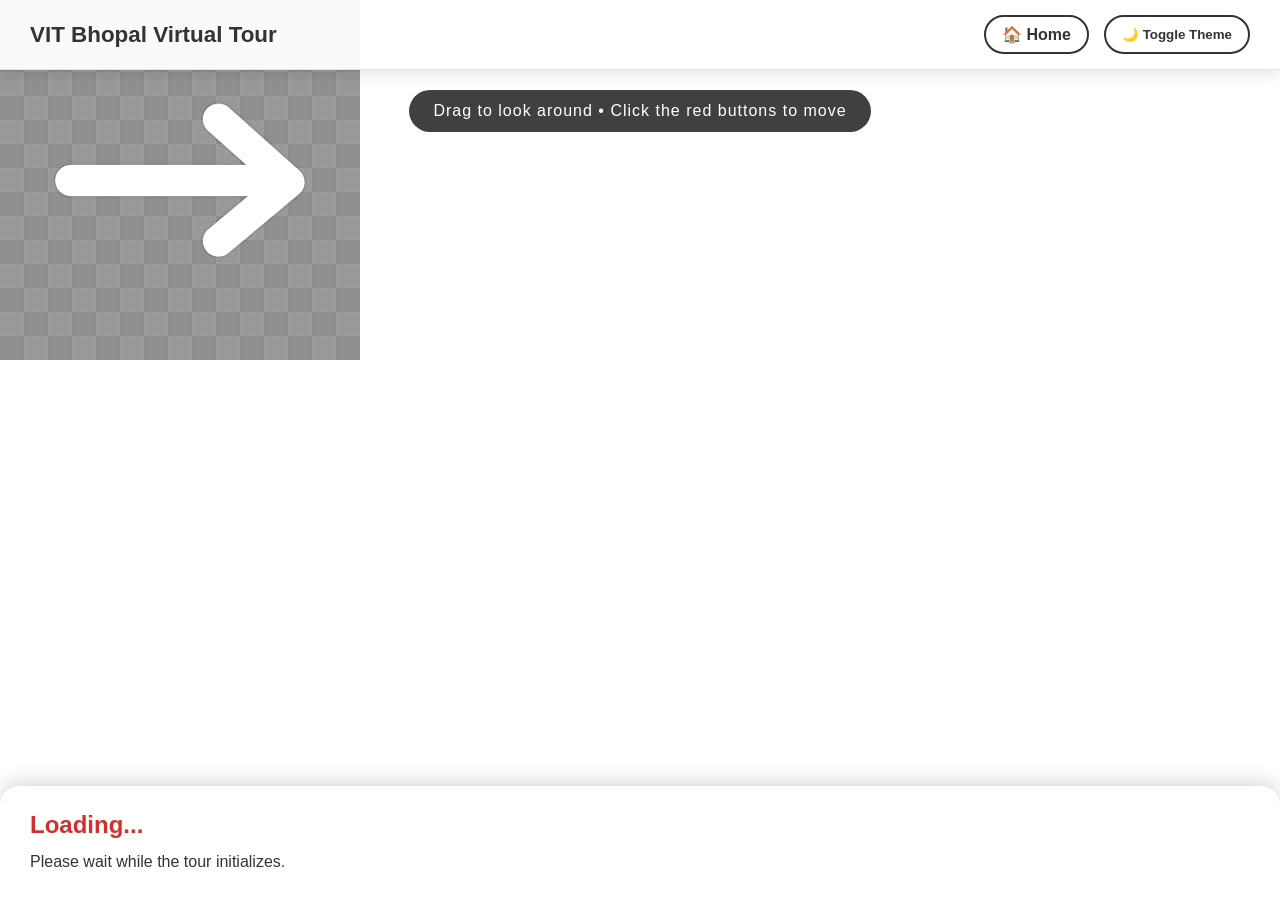
==== tour.html @ f2ec20e5 "Extending the version" ====
<!DOCTYPE html>
<html lang="en">
<head>
  <meta charset="UTF-8">
  <meta name="viewport" content="width=device-width, initial-scale=1.0">
  <title>VIT Bhopal - 360° Virtual Tour</title>
  <script src="https://aframe.io/releases/1.4.0/aframe.min.js"></script>
  
  <style>
    /* UI & Theme Variables */
    :root {
      --bg-color: rgba(255, 255, 255, 0.95);
      --text-color: #333333;
      --accent-color: #d32f2f;
      --panel-border: rgba(0, 0, 0, 0.1);
    }
    [data-theme="dark"] {
      --bg-color: rgba(18, 18, 18, 0.95);
      --text-color: #ffffff;
      --accent-color: #ff5252;
      --panel-border: rgba(255, 255, 255, 0.1);
    }

    body { 
      margin: 0; 
      font-family: 'Segoe UI', Tahoma, Geneva, Verdana, sans-serif; 
      overflow: hidden;
    }
    
    /* Overlay Container */
    #ui-overlay {
      position: absolute;
      top: 0; left: 0; width: 100%; height: 100%;
      pointer-events: none; /* Clicks pass through to the 360 canvas */
      display: flex;
      flex-direction: column;
      justify-content: space-between;
      z-index: 10;
    }

    /* Header & Dark Mode Switch */
    .header {
      background: var(--bg-color);
      color: var(--text-color);
      padding: 15px 30px;
      display: flex;
      justify-content: space-between;
      align-items: center;
      pointer-events: auto;
      border-bottom: 1px solid var(--panel-border);
      transition: all 0.3s ease;
      box-shadow: 0 4px 15px rgba(0,0,0,0.1);
    }
    .header h1 { 
      margin: 0; 
      font-size: 1.4rem; 
      font-weight: 600;
    }
    
    .nav-buttons {
      display: flex;
      gap: 15px;
    }

    .btn {
      background: transparent;
      border: 2px solid var(--text-color);
      color: var(--text-color);
      padding: 8px 16px;
      border-radius: 20px;
      cursor: pointer;
      font-weight: bold;
      text-decoration: none;
      transition: all 0.3s ease;
    }
    .btn:hover { 
      background: var(--text-color); 
      color: var(--bg-color); 
    }

    /* Instruction Banner */
    .instruction {
      background: rgba(0, 0, 0, 0.75);
      color: white;
      padding: 12px 24px;
      border-radius: 30px;
      margin: 20px auto auto auto;
      font-weight: 500;
      letter-spacing: 1px;
      text-align: center;
      backdrop-filter: blur(4px);
    }

    /* College Information Panel */
    .info-panel {
      background: var(--bg-color);
      color: var(--text-color);
      padding: 25px 30px;
      pointer-events: auto;
      max-height: 30vh;
      overflow-y: auto;
      border-top-left-radius: 20px;
      border-top-right-radius: 20px;
      border-top: 1px solid var(--panel-border);
      transition: all 0.3s ease;
      box-shadow: 0 -4px 20px rgba(0,0,0,0.15);
    }
    .info-panel h2 { 
      margin-top: 0; 
      color: var(--accent-color); 
      margin-bottom: 10px;
    }
    .info-panel p {
      margin: 0;
      line-height: 1.6;
    }

    /* Grab cursor for 360 dragging */
    .a-canvas { cursor: grab !important; }
    .a-canvas:active { cursor: grabbing !important; }
  </style>
</head>
<body>

  <!-- UI Overlay -->
  <div id="ui-overlay">
    <div class="header">
      <h1>VIT Bhopal Virtual Tour</h1>
      <div class="nav-buttons">
        <a href="code.html" class="btn">🏠 Home</a>
        <button class="btn" onclick="toggleTheme()">🌙 Toggle Theme</button>
      </div>
    </div>
    
    <div class="instruction">Drag to look around • Click the red buttons to move</div>
    
    <div class="info-panel" id="info-panel">
      <h2 id="location-title">Loading...</h2>
      <p id="location-desc">Please wait while the tour initializes.</p>
    </div>
  </div>

  <!-- 360 Scene (Mouse click enabled, no fuse ring) -->
  <a-scene loading-screen="dotsColor: red; backgroundColor: black" cursor="rayOrigin: mouse" raycaster="objects: .link">
    <a-assets>
      <img id="arrow" src="images/arrow.png" crossorigin="anonymous">
    </a-assets>

    <a-sky id="sky" src="" rotation="0 -90 0" 
           animation__fade="property: material.color; type: color; startEvents: fade-out; dur: 300; from: #FFF; to: #000" 
           animation__fadein="property: material.color; type: color; startEvents: fade-in; dur: 300; from: #000; to: #FFF">
    </a-sky>

    <!-- Camera strictly locked to center of gravity (wasd-controls removed) -->
    <a-entity camera look-controls="reverseMouseDrag: true" position="0 0 0"></a-entity>

    <!-- Container for dynamic buttons -->
    <a-entity id="links-container"></a-entity>
  </a-scene>

  <script>
    // --- 1. LIGHT/DARK MODE LOGIC ---
    function toggleTheme() {
      const html = document.documentElement;
      if (html.getAttribute('data-theme') === 'dark') {
        html.removeAttribute('data-theme');
      } else {
        html.setAttribute('data-theme', 'dark');
      }
    }

    // --- 2. TOUR MAP ENGINE (SLRI Logic) ---
    const directionRotations = {
      's': '0 0 0',
      'l': '0 90 0',
      'r': '0 -90 0',
      'i': '0 180 0' 
    };

    const tourMap = {
      // --- ROOT ---
      "1": {
        title: "Main Gate Entry",
        desc: "Welcome to VIT Bhopal. The directory board showcases the expansive layout of our campus.",
        image: "images/1 main gate entrance showcasing the directory board.jpg", 
        links: [
          { target: "1L", direction: "l", label: "Towards MPH" },
          { target: "1R", direction: "r", label: "Towards Parking" }
        ]
      },

      // --- LEFT BRANCH (Academic, MPH, Labs) ---
      "1L": {
        title: "Lion Statue & MPH",
        desc: "The iconic lion statue situated in front of the Multi-Purpose Hall.",
        image: "images/1L the lion statue in front of mph.jpg",
        links: [
          { target: "1", direction: "r", label: "Back to Gate" },
          { target: "1LS", direction: "s", label: "Towards Academic Block" },
          { target: "1Li", direction: "i", label: "Enter MPH" }
        ]
      },
      "1Li": {
        title: "Multi-Purpose Hall (MPH)",
        desc: "Inside the MPH showcasing the indoor basketball court.",
        image: "images/1Li Inside the Multi-Purpose Hall (MPH) showcasing the basketball court.jpg",
        links: [ { target: "1L", direction: "i", label: "Exit MPH" } ]
      },
      "1LS": {
        title: "Turn towards Academic Block 1",
        desc: "The pathway turning towards AB1 from the MPH.",
        image: "images/1LS The turn towards Academic Block (AB1) from MPH.jpg",
        links: [
          { target: "1L", direction: "i", label: "Back to MPH" },
          { target: "1LSS", direction: "s", label: "Towards UB & AB1" }
        ]
      },
      "1LSS": {
        title: "Towards UB and AB1",
        desc: "Approaching Under Belly and the main Academic Block.",
        image: "images/1LSS towards ub and ab1.jpg",
        links: [
          { target: "1LS", direction: "i", label: "Back" },
          { target: "1LSSS", direction: "s", label: "Mayuri's Cafe" },
          { target: "1LSSR", direction: "r", label: "AB1 Entrance" }
        ]
      },
      
      // --- AB1 INTERIOR BRANCH ---
      "1LSSR": {
        title: "Academic Block 1 Entrance",
        desc: "The front entrance of Academic Block 1.",
        image: "images/1LSSR Academic Block 1 (AB1) Enterance.jpg",
        links: [
          { target: "1LSS", direction: "l", label: "Back" },
          { target: "1LSSRi", direction: "i", label: "Enter AB1" }
        ]
      },
      "1LSSRi": {
        title: "AB1 Reception",
        desc: "Inside Academic Block 1 showcasing the help desk and reception.",
        image: "images/1LSSRi Inside Academic Block 1 showcasing help desk and reception.jpg",
        links: [
          { target: "1LSSR", direction: "i", label: "Exit Building" },
          { target: "1LSSRiR", direction: "r", label: "Towards Back Gate" }
        ]
      },
      "1LSSRiR": {
        title: "AB1 Back Gate",
        desc: "Academic Block 1 back gate and auditorium entrance.",
        image: "images/1LSSRiR Academic Block 1 back gate and auditorium entrance.jpg",
        links: [
          { target: "1LSSRi", direction: "l", label: "Back to Reception" },
          { target: "1LSSRiRi", direction: "i", label: "Enter Auditorium" }
        ]
      },
      "1LSSRiRi": {
        title: "The Auditorium",
        desc: "Inside the main auditorium.",
        image: "images/1LSSRiRi Inside the Auditorium.jpg",
        links: [ { target: "1LSSRiR", direction: "i", label: "Exit Auditorium" } ]
      },

      // --- CAFETERIA, LABS, & ARCHITECTURE BRANCH ---
      "1LSSS": {
        title: "Mayuri's Cafe & UB",
        desc: "A popular hangout spot featuring Mayuri's Cafe and Under Belly (UB) food courts.",
        image: "images/1LSSS Mayuri's Cafe and Under Belly (UB).jpg",
        links: [
          { target: "1LSS", direction: "i", label: "Back" },
          { target: "1LSSSR", direction: "r", label: "Towards Labs & Arch" }
        ]
      },
      "1LSSSR": {
        title: "Path to Architecture & Labs",
        desc: "From Academic Block 1 towards the Architecture Block and the Lab Complex.",
        image: "images/1LSSSR From Academic Block 1 towards the Architecture Block and the Lab Complex.jpg",
        links: [
          { target: "1LSSS", direction: "l", label: "Back to Cafe" },
          { target: "1LSSSRR", direction: "r", label: "Lab Complex" },
          { target: "1LSSSRSi", direction: "s", label: "Enter Architecture Block" } 
        ]
      },
      "1LSSSRSi": {
        title: "Architecture Block",
        desc: "Inside of The Architecture Block.",
        image: "images/1LSSSRSi Inside of The Architecture Block.jpg",
        links: [ { target: "1LSSSR", direction: "i", label: "Exit Building" } ]
      },
      "1LSSSRR": {
        title: "Lab Complex Exterior",
        desc: "Outside the main Lab Complex.",
        image: "images/1LSSSRR Lab Complex.jpg",
        links: [
          { target: "1LSSSR", direction: "l", label: "Back" },
          { target: "1LSSSRRi", direction: "i", label: "Enter Lab Complex" }
        ]
      },
      "1LSSSRRi": {
        title: "Lab Complex Entrance",
        desc: "Entrance of the Lab Complex.",
        image: "images/1LSSSRRi Entrance of the Lab Complex.jpg",
        links: [
          { target: "1LSSSRR", direction: "i", label: "Exit Building" },
          { target: "1LSSSRRiR", direction: "r", label: "Go to Centre" }
        ]
      },
      "1LSSSRRiR": {
        title: "Centre of Lab Complex",
        desc: "The central atrium of the Lab Complex.",
        image: "images/1LSSSRRiR Centre of the Lab Complex.jpg",
        links: [ { target: "1LSSSRRi", direction: "l", label: "Back to Entrance" } ]
      },

      // --- RIGHT BRANCH (Parking, Hostels, OT) ---
      "1R": {
        title: "Towards Gate 2",
        desc: "Towards parking, chancellor's bungalow, gate 2 and entrance.",
        image: "images/1R towards parking chancellors bunglow gate 2 and entrance.jpg",
        links: [
          { target: "1", direction: "s", label: "Back to Main Gate" },
          { target: "1RL", direction: "l", label: "Chancellor's Bungalow" },
          { target: "1RS", direction: "r", label: "Open Theatre" }
        ]
      },
      "1RS": {
        title: "University Parking Space",
        desc: "University's Parking Space and towards Open Theatre.",
        image: "images/1RS University's Parking Space and towards Open Theatre.jpg",
        links: [
          { target: "1R", direction: "l", label: "Back" },
          { target: "1RSi", direction: "i", label: "Enter Open Theatre" }
        ]
      },
      "1RSi": {
        title: "Open Theatre (OT)",
        desc: "Inside the Open Theatre.",
        image: "images/1RSi Inside the Open Theatre (OT).jpg",
        links: [ { target: "1RS", direction: "i", label: "Exit Theatre" } ]
      },
      "1RL": {
        title: "Chancellor's Bungalow Path",
        desc: "Towards chancellor's bungalow and parking space.",
        image: "images/1RL Towards chancellors bunglow and parking space.jpg",
        links: [
          { target: "1R", direction: "r", label: "Back" },
          { target: "1RLS", direction: "s", label: "Girls Hostel 1" }
        ]
      },
      "1RLS": {
        title: "Girls Hostel Block 1",
        desc: "Exterior of Girls Hostel Block 1.",
        image: "images/1RLS Girls Hostel Block 1.jpg",
        links: [
          { target: "1RL", direction: "i", label: "Back" },
          { target: "1RLSR", direction: "r", label: "Girls Hostel 2" }
        ]
      },
      "1RLSR": {
        title: "Girls Hostel Block 2",
        desc: "Exterior of Girls Hostel Block 2.",
        image: "images/1RLSR Girls Hostel Block 2.jpg",
        links: [
          { target: "1RLS", direction: "l", label: "Back" },
          { target: "1RLSRR", direction: "r", label: "The Circle" }
        ]
      },
      "1RLSRR": {
        title: "The Circle",
        desc: "The central Circle intersection.",
        image: "images/1RLSRR The Circle.jpg",
        links: [
          { target: "1RLSR", direction: "l", label: "Back" },
          { target: "1RLSRRS", direction: "s", label: "Boys Hostel 1" }
        ]
      },
      "1RLSRRS": {
        title: "Boys Hostel Block 1",
        desc: "Exterior of Boys Hostel Block 1.",
        image: "images/1RLSRRS Boys Hostel Block 1.jpg",
        links: [ { target: "1RLSRR", direction: "i", label: "Back to Circle" } ]
      }
    };

    // --- 3. SCENE RENDERING LOGIC ---
    const sky = document.getElementById('sky');
    const linksContainer = document.getElementById('links-container');
    const titleEl = document.getElementById('location-title');
    const descEl = document.getElementById('location-desc');

    function loadScene(nodeId) {
      const node = tourMap[nodeId];
      if(!node) return;
      
      // Update Info Panel
      titleEl.innerText = node.title;
      descEl.innerText = node.desc;

      // Fade out, swap image, fade in
      sky.emit('fade-out');
      
      setTimeout(() => {
        sky.setAttribute('src', node.image);
        sky.emit('fade-in');
        renderLinks(node.links);
      }, 300);
    }

    function renderLinks(links) {
      // Clear old links
      linksContainer.innerHTML = '';

      links.forEach(link => {
        // Create the clickable button base
        const linkEntity = document.createElement('a-entity');
        linkEntity.setAttribute('class', 'link'); // Required for raycaster to detect clicks
        linkEntity.setAttribute('geometry', 'primitive: circle; radius: 0.6');
        linkEntity.setAttribute('material', 'color: #d32f2f; shader: flat; transparent: true; opacity: 0.85');
        
        // Position it 4 meters away based on SLRI direction
        linkEntity.setAttribute('position', '0 0 -4');
        
        // Add the white arrow icon inside
        const arrow = document.createElement('a-image');
        arrow.setAttribute('src', '#arrow');
        arrow.setAttribute('width', '0.6');
        arrow.setAttribute('height', '0.6');
        arrow.setAttribute('position', '0 0 0.01'); 
        linkEntity.appendChild(arrow);

        // Add the text label below the button
        const label = document.createElement('a-text');
        label.setAttribute('value', link.label);
        label.setAttribute('align', 'center');
        label.setAttribute('color', 'white');
        label.setAttribute('position', '0 -0.9 0');
        label.setAttribute('scale', '1.5 1.5 1.5');
        linkEntity.appendChild(label);

        // Wrap in a rotation entity to place it Left, Right, Straight, or Inside
        const wrapper = document.createElement('a-entity');
        wrapper.setAttribute('rotation', directionRotations[link.direction]);
        wrapper.appendChild(linkEntity);

        // Hover scale animation for mouse interaction
        linkEntity.setAttribute('animation__mouseenter', 'property: scale; to: 1.1 1.1 1.1; dur: 200; startEvents: mouseenter');
        linkEntity.setAttribute('animation__mouseleave', 'property: scale; to: 1 1 1; dur: 200; startEvents: mouseleave');

        // Add click listener
        linkEntity.addEventListener('click', () => {
          loadScene(link.target);
        });

        linksContainer.appendChild(wrapper);
      });
    }

    // Initialize first scene once A-Frame is ready
    document.querySelector('a-scene').addEventListener('loaded', function () {
      loadScene('1');
    });
  </script>
</body>
</html>
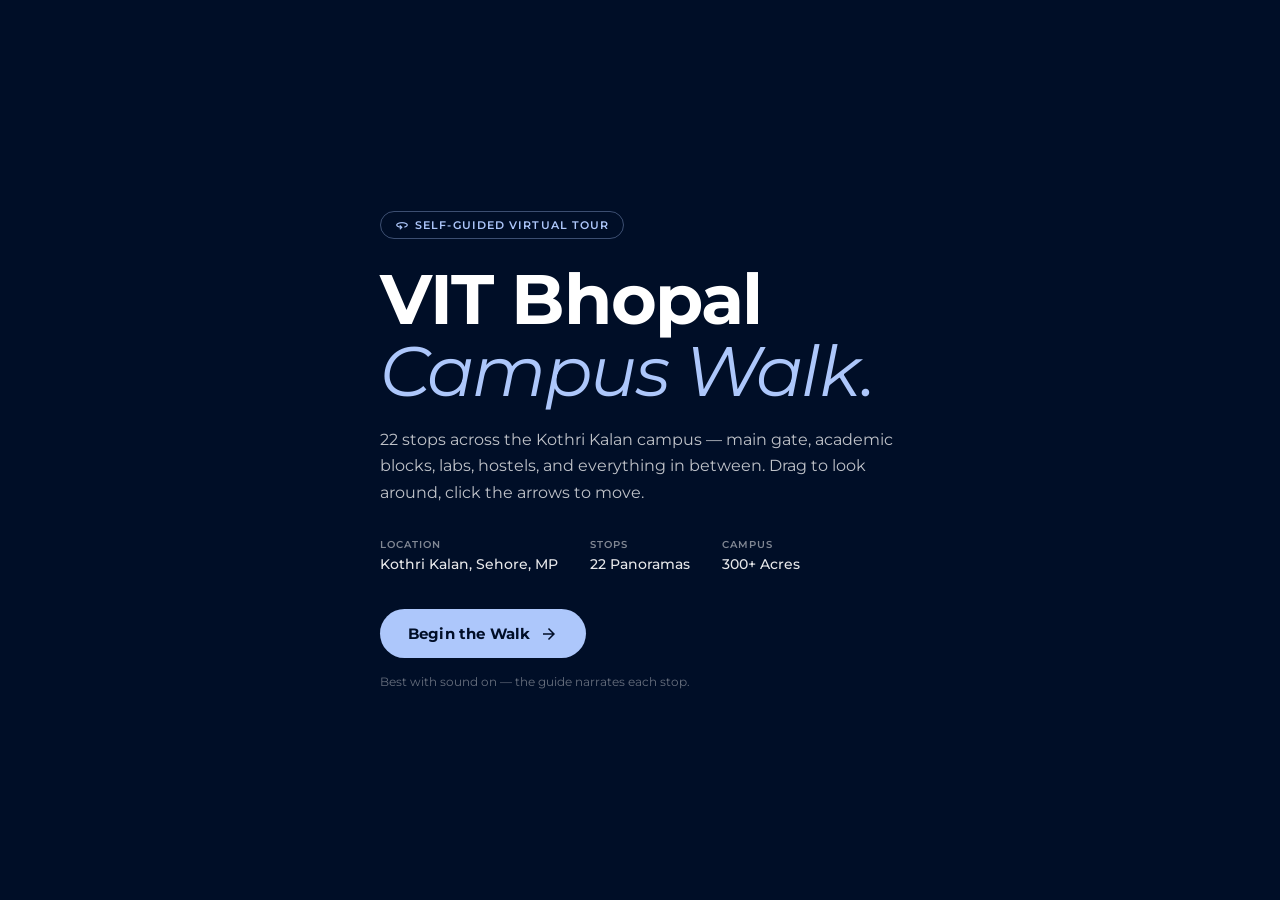
==== commit 4423e915: "modifying  a different landing page" ====
--- a/tour.html
+++ b/tour.html
@@ -1,464 +1,448 @@
 <!DOCTYPE html>
-<html lang="en">
+<html lang="en" class="light">
 <head>
-  <meta charset="UTF-8">
-  <meta name="viewport" content="width=device-width, initial-scale=1.0">
-  <title>VIT Bhopal - 360° Virtual Tour</title>
-  <script src="https://aframe.io/releases/1.4.0/aframe.min.js"></script>
-  
-  <style>
-    /* UI & Theme Variables */
-    :root {
-      --bg-color: rgba(255, 255, 255, 0.95);
-      --text-color: #333333;
-      --accent-color: #d32f2f;
-      --panel-border: rgba(0, 0, 0, 0.1);
-    }
-    [data-theme="dark"] {
-      --bg-color: rgba(18, 18, 18, 0.95);
-      --text-color: #ffffff;
-      --accent-color: #ff5252;
-      --panel-border: rgba(255, 255, 255, 0.1);
-    }
-
-    body { 
-      margin: 0; 
-      font-family: 'Segoe UI', Tahoma, Geneva, Verdana, sans-serif; 
-      overflow: hidden;
-    }
-    
-    /* Overlay Container */
-    #ui-overlay {
-      position: absolute;
-      top: 0; left: 0; width: 100%; height: 100%;
-      pointer-events: none; /* Clicks pass through to the 360 canvas */
-      display: flex;
-      flex-direction: column;
-      justify-content: space-between;
-      z-index: 10;
-    }
-
-    /* Header & Dark Mode Switch */
-    .header {
-      background: var(--bg-color);
-      color: var(--text-color);
-      padding: 15px 30px;
-      display: flex;
-      justify-content: space-between;
-      align-items: center;
-      pointer-events: auto;
-      border-bottom: 1px solid var(--panel-border);
-      transition: all 0.3s ease;
-      box-shadow: 0 4px 15px rgba(0,0,0,0.1);
-    }
-    .header h1 { 
-      margin: 0; 
-      font-size: 1.4rem; 
-      font-weight: 600;
-    }
-    
-    .nav-buttons {
-      display: flex;
-      gap: 15px;
-    }
-
-    .btn {
-      background: transparent;
-      border: 2px solid var(--text-color);
-      color: var(--text-color);
-      padding: 8px 16px;
-      border-radius: 20px;
-      cursor: pointer;
-      font-weight: bold;
-      text-decoration: none;
-      transition: all 0.3s ease;
-    }
-    .btn:hover { 
-      background: var(--text-color); 
-      color: var(--bg-color); 
-    }
-
-    /* Instruction Banner */
-    .instruction {
-      background: rgba(0, 0, 0, 0.75);
-      color: white;
-      padding: 12px 24px;
-      border-radius: 30px;
-      margin: 20px auto auto auto;
-      font-weight: 500;
-      letter-spacing: 1px;
-      text-align: center;
-      backdrop-filter: blur(4px);
-    }
-
-    /* College Information Panel */
-    .info-panel {
-      background: var(--bg-color);
-      color: var(--text-color);
-      padding: 25px 30px;
-      pointer-events: auto;
-      max-height: 30vh;
-      overflow-y: auto;
-      border-top-left-radius: 20px;
-      border-top-right-radius: 20px;
-      border-top: 1px solid var(--panel-border);
-      transition: all 0.3s ease;
-      box-shadow: 0 -4px 20px rgba(0,0,0,0.15);
-    }
-    .info-panel h2 { 
-      margin-top: 0; 
-      color: var(--accent-color); 
-      margin-bottom: 10px;
-    }
-    .info-panel p {
-      margin: 0;
-      line-height: 1.6;
-    }
-
-    /* Grab cursor for 360 dragging */
-    .a-canvas { cursor: grab !important; }
-    .a-canvas:active { cursor: grabbing !important; }
-  </style>
+<meta charset="UTF-8">
+<meta name="viewport" content="width=device-width,initial-scale=1,viewport-fit=cover">
+<title>VIT Bhopal — Campus Virtual Tour</title>
+<link rel="preconnect" href="https://fonts.googleapis.com">
+<link href="https://fonts.googleapis.com/css2?family=Montserrat:wght@400;500;600;700&family=Material+Symbols+Outlined:opsz,wght,FILL,GRAD@20..48,100..700,0..1,-50..200&display=swap" rel="stylesheet">
+<style>
+/* ── DESIGN TOKENS ─────────────────────────────────────── */
+:root{
+  --primary:#000e27;--primary-c:#00234e;--on-primary:#fff;
+  --primary-fd:#d7e3ff;--inv-primary:#adc7fb;
+  --secondary:#505f76;--sec-c:#d0e1fb;--on-sec:#fff;
+  --surface:#f9f9ff;--surf-low:#f0f3ff;--surf-c:#e7eeff;
+  --surf-ch:#dee8ff;--surf-lowest:#fff;--surf-dim:#cfdaf2;
+  --on-surf:#111c2d;--on-sv:#44474f;
+  --inv-surf:#263143;--inv-on-surf:#ecf1ff;
+  --outline:#747780;--outline-v:#c4c6d0;
+  --error:#ba1a1a;
+  --r-sm:4px;--r-md:8px;--r-lg:12px;--r-xl:16px;--r-full:9999px;
+  --shadow:0 4px 20px rgba(0,14,39,.07);
+  --shadow-lg:0 12px 40px rgba(0,14,39,.13);
+  --trans:.2s ease;
+  --font:'Montserrat',system-ui,sans-serif;
+  /* tour-specific */
+  --viewer-h:calc(100vh - 64px);
+}
+html.dark{
+  --primary:#adc7fb;--primary-c:#adc7fb;--on-primary:#001b3e;
+  --primary-fd:#2c4773;--inv-primary:#000e27;
+  --secondary:#b7c8e1;--sec-c:#38485d;--on-sec:#0b1c30;
+  --surface:#111c2d;--surf-low:#161f30;--surf-c:#1b2538;
+  --surf-ch:#202c41;--surf-lowest:#0d1626;--surf-dim:#0a1020;
+  --on-surf:#ecf1ff;--on-sv:#c4c6d0;
+  --inv-surf:#ecf1ff;--inv-on-surf:#263143;
+  --outline:#8a8d97;--outline-v:#44474f;
+  --shadow:0 4px 20px rgba(0,0,0,.35);
+  --shadow-lg:0 12px 40px rgba(0,0,0,.5);
+}
+*,*::before,*::after{box-sizing:border-box;margin:0;padding:0}
+html,body{height:100%;overflow:hidden;font-family:var(--font);background:var(--surface);color:var(--on-surf);transition:background var(--trans),color var(--trans)}
+button{font-family:inherit;cursor:pointer;border:none;background:none;color:inherit}
+a{color:inherit;text-decoration:none}
+/* scrollbar */
+::-webkit-scrollbar{width:6px;height:6px}
+::-webkit-scrollbar-track{background:transparent}
+::-webkit-scrollbar-thumb{background:var(--outline-v);border-radius:3px}
+
+/* ── LAYOUT ─────────────────────────────────────────────── */
+#app{display:flex;flex-direction:column;height:100vh;overflow:hidden}
+
+/* NAV BAR */
+#navbar{
+  flex-shrink:0;height:64px;
+  background:var(--surf-lowest);
+  border-bottom:1px solid var(--outline-v);
+  display:flex;align-items:center;gap:12px;
+  padding:0 20px;
+  position:relative;z-index:50;
+  transition:background var(--trans),border-color var(--trans);
+}
+.nav-logo{display:flex;align-items:center;gap:10px}
+.nav-logo img{height:36px;object-fit:contain}
+.nav-logo-text{display:flex;flex-direction:column;line-height:1.1}
+.nav-logo-text span:first-child{font-size:14px;font-weight:700;color:var(--primary);letter-spacing:-.02em}
+.nav-logo-text span:last-child{font-size:10px;font-weight:500;color:var(--on-sv);letter-spacing:.06em;text-transform:uppercase}
+.nav-sep{flex:1;min-width:8px}
+.nav-scene-info{display:flex;flex-direction:column;align-items:center;min-width:0}
+.nav-scene-counter{font-size:10px;font-weight:600;color:var(--inv-primary);letter-spacing:.08em}
+.nav-scene-title{font-size:15px;font-weight:700;color:var(--primary);white-space:nowrap;overflow:hidden;text-overflow:ellipsis;max-width:260px}
+.nav-actions{display:flex;align-items:center;gap:6px;flex-shrink:0;position:relative;z-index:10}
+.icon-btn{
+  width:38px;height:38px;border-radius:var(--r-full);
+  display:flex;align-items:center;justify-content:center;
+  border:1px solid var(--outline-v);color:var(--on-sv);font-size:20px;
+  transition:all var(--trans);flex-shrink:0;
+}
+.icon-btn:hover{background:var(--surf-c);color:var(--primary);border-color:var(--primary)}
+.icon-btn.active{background:var(--primary);color:var(--on-primary);border-color:var(--primary)}
+.icon-btn.sm{width:32px;height:32px;font-size:18px}
+.material-symbols-outlined{font-family:'Material Symbols Outlined';font-style:normal;font-size:inherit;line-height:1;font-variation-settings:'FILL' 0,'wght' 400,'GRAD' 0,'opsz' 24}
+
+/* MAIN STAGE */
+#stage{flex:1;display:flex;overflow:hidden;position:relative}
+
+/* SIDEBAR */
+#sidebar{
+  width:300px;flex-shrink:0;
+  background:var(--surf-lowest);
+  border-right:1px solid var(--outline-v);
+  display:flex;flex-direction:column;
+  overflow:hidden;
+  transition:width var(--trans),background var(--trans);
+}
+#sidebar.collapsed{width:0}
+.sidebar-head{
+  padding:16px;border-bottom:1px solid var(--outline-v);
+  display:flex;align-items:center;justify-content:space-between;flex-shrink:0
+}
+.sidebar-head-title{font-size:11px;font-weight:600;letter-spacing:.08em;text-transform:uppercase;color:var(--on-sv)}
+.sidebar-scroll{overflow-y:auto;flex:1;padding:8px}
+.zone-label{
+  font-size:10px;font-weight:600;letter-spacing:.08em;text-transform:uppercase;
+  color:var(--on-sv);padding:12px 8px 6px;opacity:.7
+}
+.scene-item{
+  display:flex;align-items:center;gap:10px;width:100%;
+  padding:8px;border-radius:var(--r-md);
+  transition:background var(--trans);text-align:left;
+  border:1px solid transparent;
+}
+.scene-item:hover{background:var(--surf-low)}
+.scene-item.active{background:var(--surf-c);border-color:var(--outline-v)}
+.scene-item img{width:60px;height:38px;object-fit:cover;border-radius:var(--r-sm);flex-shrink:0}
+.scene-item-info{min-width:0}
+.scene-item-num{font-size:10px;color:var(--inv-primary);font-weight:600}
+.scene-item-name{font-size:12.5px;font-weight:600;color:var(--on-surf);white-space:nowrap;overflow:hidden;text-overflow:ellipsis}
+.scene-item-sub{font-size:11px;color:var(--on-sv);white-space:nowrap;overflow:hidden;text-overflow:ellipsis}
+
+/* VIEWER AREA */
+#viewer-wrap{flex:1;position:relative;overflow:hidden;background:#0a0f1e}
+#pano{position:absolute;inset:0;width:100%;height:100%;display:block;cursor:grab;touch-action:none}
+#pano.grabbing{cursor:grabbing}
+
+/* LOADING OVERLAY */
+#loading{
+  position:absolute;inset:0;z-index:30;
+  background:var(--primary);
+  display:flex;flex-direction:column;align-items:center;justify-content:center;gap:16px;
+  transition:opacity .5s ease;
+}
+#loading.hidden{opacity:0;pointer-events:none}
+.loader-logo{width:80px;height:80px;border-radius:50%;background:rgba(255,255,255,.1);display:flex;align-items:center;justify-content:center}
+.loader-logo img{width:52px}
+.loader-text{color:rgba(255,255,255,.8);font-size:13px;font-weight:500;letter-spacing:.04em}
+.loader-track{width:200px;height:3px;background:rgba(255,255,255,.15);border-radius:2px;overflow:hidden}
+.loader-fill{height:100%;background:var(--inv-primary);transition:width .3s ease;width:0%}
+.loader-spinner{width:40px;height:40px;border:3px solid rgba(255,255,255,.2);border-top-color:var(--inv-primary);border-radius:50%;animation:spin 1s linear infinite}
+@keyframes spin{to{transform:rotate(360deg)}}
+
+/* DRAG HINT */
+#drag-hint{
+  position:absolute;left:50%;top:50%;transform:translate(-50%,40px);z-index:10;
+  display:flex;align-items:center;gap:8px;
+  background:rgba(0,0,0,.5);backdrop-filter:blur(8px);
+  border:1px solid rgba(255,255,255,.15);color:#fff;
+  padding:8px 16px;border-radius:var(--r-full);font-size:12.5px;
+  pointer-events:none;animation:pulse 2.5s ease-in-out infinite;
+  transition:opacity .4s;
+}
+#drag-hint.hidden{opacity:0}
+@keyframes pulse{0%,100%{opacity:.9}50%{opacity:.3}}
+
+/* HOTSPOT LAYER */
+#hotspot-layer{position:absolute;inset:0;z-index:8;pointer-events:none}
+.hotspot{
+  position:absolute;top:0;left:0;
+  display:flex;flex-direction:column;align-items:center;gap:6px;
+  pointer-events:auto;transform-origin:center;
+}
+.hotspot-btn{
+  width:44px;height:44px;border-radius:50%;
+  background:rgba(0,14,39,.75);backdrop-filter:blur(6px);
+  border:2px solid rgba(173,199,251,.8);color:#fff;
+  display:flex;align-items:center;justify-content:center;
+  font-size:20px;transition:all .2s;
+  box-shadow:0 4px 16px rgba(0,0,0,.4);
+}
+.hotspot:hover .hotspot-btn{background:var(--primary-c);transform:scale(1.1)}
+.hotspot-ring{
+  position:absolute;width:60px;height:60px;
+  border-radius:50%;top:50%;left:50%;transform:translate(-50%,-50%);
+  border:2px dashed rgba(173,199,251,.5);
+  animation:ring-pulse 2s ease-in-out infinite;
+  pointer-events:none;
+}
+@keyframes ring-pulse{0%,100%{transform:translate(-50%,-50%) scale(1);opacity:.8}50%{transform:translate(-50%,-50%) scale(1.2);opacity:.3}}
+.hotspot-dir{
+  font-size:9px;font-weight:700;letter-spacing:.08em;text-transform:uppercase;
+  background:rgba(0,14,39,.8);color:var(--inv-primary);
+  padding:2px 8px;border-radius:var(--r-full);backdrop-filter:blur(4px);
+  border:1px solid rgba(173,199,251,.3);white-space:nowrap;
+}
+
+/* CAPTION BAR */
+#caption{
+  position:absolute;bottom:80px;left:50%;transform:translateX(-50%);z-index:9;
+  width:min(680px,90vw);
+  background:rgba(0,14,39,.82);backdrop-filter:blur(12px);
+  border:1px solid rgba(173,199,251,.2);border-radius:var(--r-lg);
+  padding:12px 16px;display:flex;align-items:flex-start;gap:12px;
+  box-shadow:var(--shadow-lg);
+}
+.caption-play{
+  width:34px;height:34px;border-radius:50%;flex-shrink:0;
+  background:rgba(173,199,251,.15);border:1px solid rgba(173,199,251,.3);
+  color:#fff;display:flex;align-items:center;justify-content:center;font-size:18px;
+  transition:background .2s;
+}
+.caption-play:hover{background:rgba(173,199,251,.3)}
+.caption-body{flex:1;min-width:0}
+.caption-title{font-size:11px;font-weight:600;color:var(--inv-primary);letter-spacing:.06em;text-transform:uppercase;margin-bottom:4px}
+#caption-text{font-size:13px;line-height:1.55;color:rgba(255,255,255,.88);max-height:3.6em;overflow:hidden}
+.caption-bar-wrap{height:2px;background:rgba(255,255,255,.1);border-radius:1px;margin-top:8px;overflow:hidden}
+#caption-progress{height:100%;background:var(--inv-primary);width:0%;transition:width .15s linear}
+
+/* FILMSTRIP */
+#filmstrip{
+  position:absolute;bottom:0;left:0;right:0;z-index:9;
+  display:flex;gap:6px;padding:10px 14px 12px;
+  background:linear-gradient(0deg,rgba(0,14,39,.95) 0%,transparent 100%);
+  overflow-x:auto;scrollbar-width:thin;
+}
+.film-btn{
+  flex-shrink:0;width:72px;height:46px;border-radius:6px;overflow:hidden;
+  border:2px solid transparent;opacity:.55;transition:all .2s;
+  position:relative;
+}
+.film-btn img{width:100%;height:100%;object-fit:cover;display:block}
+.film-btn:hover{opacity:.9;transform:translateY(-2px)}
+.film-btn.active{opacity:1;border-color:var(--inv-primary)}
+.film-num{position:absolute;bottom:2px;left:3px;font-size:9px;font-weight:600;color:#fff;background:rgba(0,0,0,.6);padding:1px 4px;border-radius:3px}
+
+/* ZOOM */
+#zoom-ctrl{position:absolute;right:16px;bottom:80px;z-index:9;display:flex;flex-direction:column;gap:5px}
+.zoom-btn{width:34px;height:34px;border-radius:var(--r-md);background:rgba(0,0,0,.6);backdrop-filter:blur(6px);border:1px solid rgba(255,255,255,.15);color:#fff;font-size:20px;font-weight:600;display:flex;align-items:center;justify-content:center;transition:background .2s}
+.zoom-btn:hover{background:rgba(0,14,39,.85)}
+
+/* MAP PANEL */
+#map-panel{
+  position:fixed;inset:0;z-index:60;display:flex;align-items:center;justify-content:center;
+  background:rgba(0,0,0,.6);backdrop-filter:blur(6px);
+  opacity:0;visibility:hidden;transition:all .3s;padding:20px;
+}
+#map-panel.open{opacity:1;visibility:visible}
+.map-box{
+  width:min(980px,100%);max-height:88vh;border-radius:var(--r-xl);overflow:hidden;
+  background:var(--surf-lowest);display:flex;flex-direction:column;
+  box-shadow:var(--shadow-lg);border:1px solid var(--outline-v);
+}
+.map-head{
+  display:flex;align-items:center;justify-content:space-between;
+  padding:16px 20px;background:var(--primary);color:var(--on-primary);flex-shrink:0
+}
+.map-head-title{font-size:13px;font-weight:700;letter-spacing:.06em;text-transform:uppercase}
+.map-body{display:flex;flex:1;min-height:420px}
+.map-body iframe{flex:1.6;border:none;min-height:100%}
+.map-info{flex:1;padding:24px;display:flex;flex-direction:column;justify-content:space-between;gap:16px;overflow-y:auto}
+.map-badge{display:inline-block;font-size:10px;font-weight:600;letter-spacing:.1em;text-transform:uppercase;padding:4px 12px;border-radius:var(--r-full);border:1px solid var(--outline-v);color:var(--on-sv);margin-bottom:8px}
+.map-title{font-size:20px;font-weight:700;color:var(--primary);margin-bottom:8px}
+.map-desc{font-size:13.5px;line-height:1.65;color:var(--on-sv)}
+.map-stats{display:grid;grid-template-columns:1fr 1fr;gap:12px;border-top:1px solid var(--outline-v);padding-top:16px}
+.stat{display:flex;flex-direction:column;gap:3px}
+.stat-val{font-size:18px;font-weight:700;color:var(--primary)}
+.stat-lab{font-size:11px;color:var(--on-sv)}
+.map-link{display:inline-flex;align-items:center;gap:6px;font-size:13px;font-weight:600;color:var(--primary-c);border-bottom:1px solid;padding-bottom:2px;align-self:flex-start}
+
+/* INTRO SCREEN */
+#intro{
+  position:fixed;inset:0;z-index:100;
+  background:var(--primary);
+  display:flex;align-items:center;justify-content:center;
+  transition:opacity .6s ease,visibility .6s;padding:24px;
+}
+#intro.hidden{opacity:0;visibility:hidden;pointer-events:none}
+.intro-inner{max-width:620px;color:#fff}
+.intro-badge{display:inline-flex;align-items:center;gap:6px;font-size:11px;font-weight:600;letter-spacing:.1em;text-transform:uppercase;color:var(--inv-primary);border:1px solid rgba(173,199,251,.35);padding:6px 14px;border-radius:var(--r-full);margin-bottom:24px}
+.intro-h1{font-size:clamp(38px,7vw,70px);font-weight:700;line-height:1.03;letter-spacing:-.02em;margin-bottom:20px}
+.intro-h1 em{font-style:italic;font-weight:400;color:var(--inv-primary)}
+.intro-sub{font-size:16px;line-height:1.65;color:rgba(255,255,255,.75);max-width:520px;margin-bottom:32px}
+.intro-meta{display:flex;gap:32px;flex-wrap:wrap;margin-bottom:36px}
+.intro-meta-item{display:flex;flex-direction:column;gap:4px}
+.intro-meta-item .lbl{font-size:10px;font-weight:600;letter-spacing:.1em;text-transform:uppercase;color:rgba(255,255,255,.5)}
+.intro-meta-item .val{font-size:14px;font-weight:500;color:rgba(255,255,255,.9)}
+.btn-start{
+  display:inline-flex;align-items:center;gap:10px;
+  background:var(--inv-primary);color:var(--primary);
+  font-size:15px;font-weight:700;letter-spacing:.01em;
+  padding:15px 28px;border-radius:var(--r-full);
+  transition:all .25s;
+}
+.btn-start:hover{background:#fff;transform:translateY(-2px);box-shadow:0 8px 24px rgba(0,0,0,.25)}
+.intro-hint{margin-top:16px;font-size:12px;color:rgba(255,255,255,.4)}
+
+/* DARK TOGGLE */
+.toggle-wrap{display:flex;align-items:center;gap:6px}
+.toggle-track{width:40px;height:22px;border-radius:var(--r-full);background:var(--surf-c);border:1px solid var(--outline-v);position:relative;cursor:pointer;transition:background .2s}
+html.dark .toggle-track{background:var(--primary-fd)}
+.toggle-thumb{position:absolute;top:2px;left:2px;width:16px;height:16px;border-radius:50%;background:var(--on-sv);transition:transform .2s,background .2s}
+html.dark .toggle-thumb{transform:translateX(18px);background:var(--primary)}
+
+/* RESPONSIVE */
+@media(max-width:768px){
+  #sidebar{display:none}
+  .nav-scene-title{max-width:150px;font-size:13px}
+  #caption{bottom:72px;width:94vw;padding:10px 12px}
+  #caption-text{font-size:12px}
+  .film-btn{width:58px;height:37px}
+  .intro-meta{gap:20px}
+}
+@media(prefers-reduced-motion:reduce){
+  .hotspot-ring,.loader-spinner{animation:none}
+  #drag-hint{animation:none}
+}
+</style>
 </head>
 <body>
 
-  <!-- UI Overlay -->
-  <div id="ui-overlay">
-    <div class="header">
-      <h1>VIT Bhopal Virtual Tour</h1>
-      <div class="nav-buttons">
-        <a href="code.html" class="btn">🏠 Home</a>
-        <button class="btn" onclick="toggleTheme()">🌙 Toggle Theme</button>
-      </div>
-    </div>
-    
-    <div class="instruction">Drag to look around • Click the red buttons to move</div>
-    
-    <div class="info-panel" id="info-panel">
-      <h2 id="location-title">Loading...</h2>
-      <p id="location-desc">Please wait while the tour initializes.</p>
-    </div>
+<!-- INTRO -->
+<div id="intro">
+  <div class="intro-inner">
+    <div class="intro-badge"><span class="material-symbols-outlined" style="font-size:14px">360</span>Self-Guided Virtual Tour</div>
+    <h1 class="intro-h1">VIT Bhopal<br><em>Campus Walk.</em></h1>
+    <p class="intro-sub">22 stops across the Kothri Kalan campus — main gate, academic blocks, labs, hostels, and everything in between. Drag to look around, click the arrows to move.</p>
+    <div class="intro-meta">
+      <div class="intro-meta-item"><span class="lbl">Location</span><span class="val">Kothri Kalan, Sehore, MP</span></div>
+      <div class="intro-meta-item"><span class="lbl">Stops</span><span class="val">22 Panoramas</span></div>
+      <div class="intro-meta-item"><span class="lbl">Campus</span><span class="val">300+ Acres</span></div>
+    </div>
+    <button class="btn-start" id="btn-start">
+      Begin the Walk <span class="material-symbols-outlined" style="font-size:18px">arrow_forward</span>
+    </button>
+    <p class="intro-hint">Best with sound on — the guide narrates each stop.</p>
   </div>
-
-  <!-- 360 Scene (Mouse click enabled, no fuse ring) -->
-  <a-scene loading-screen="dotsColor: red; backgroundColor: black" cursor="rayOrigin: mouse" raycaster="objects: .link">
-    <a-assets>
-      <img id="arrow" src="images/arrow.png" crossorigin="anonymous">
-    </a-assets>
-
-    <a-sky id="sky" src="" rotation="0 -90 0" 
-           animation__fade="property: material.color; type: color; startEvents: fade-out; dur: 300; from: #FFF; to: #000" 
-           animation__fadein="property: material.color; type: color; startEvents: fade-in; dur: 300; from: #000; to: #FFF">
-    </a-sky>
-
-    <!-- Camera strictly locked to center of gravity (wasd-controls removed) -->
-    <a-entity camera look-controls="reverseMouseDrag: true" position="0 0 0"></a-entity>
-
-    <!-- Container for dynamic buttons -->
-    <a-entity id="links-container"></a-entity>
-  </a-scene>
-
-  <script>
-    // --- 1. LIGHT/DARK MODE LOGIC ---
-    function toggleTheme() {
-      const html = document.documentElement;
-      if (html.getAttribute('data-theme') === 'dark') {
-        html.removeAttribute('data-theme');
-      } else {
-        html.setAttribute('data-theme', 'dark');
-      }
-    }
-
-    // --- 2. TOUR MAP ENGINE (SLRI Logic) ---
-    const directionRotations = {
-      's': '0 0 0',
-      'l': '0 90 0',
-      'r': '0 -90 0',
-      'i': '0 180 0' 
-    };
-
-    const tourMap = {
-      // --- ROOT ---
-      "1": {
-        title: "Main Gate Entry",
-        desc: "Welcome to VIT Bhopal. The directory board showcases the expansive layout of our campus.",
-        image: "images/1 main gate entrance showcasing the directory board.jpg", 
-        links: [
-          { target: "1L", direction: "l", label: "Towards MPH" },
-          { target: "1R", direction: "r", label: "Towards Parking" }
-        ]
-      },
-
-      // --- LEFT BRANCH (Academic, MPH, Labs) ---
-      "1L": {
-        title: "Lion Statue & MPH",
-        desc: "The iconic lion statue situated in front of the Multi-Purpose Hall.",
-        image: "images/1L the lion statue in front of mph.jpg",
-        links: [
-          { target: "1", direction: "r", label: "Back to Gate" },
-          { target: "1LS", direction: "s", label: "Towards Academic Block" },
-          { target: "1Li", direction: "i", label: "Enter MPH" }
-        ]
-      },
-      "1Li": {
-        title: "Multi-Purpose Hall (MPH)",
-        desc: "Inside the MPH showcasing the indoor basketball court.",
-        image: "images/1Li Inside the Multi-Purpose Hall (MPH) showcasing the basketball court.jpg",
-        links: [ { target: "1L", direction: "i", label: "Exit MPH" } ]
-      },
-      "1LS": {
-        title: "Turn towards Academic Block 1",
-        desc: "The pathway turning towards AB1 from the MPH.",
-        image: "images/1LS The turn towards Academic Block (AB1) from MPH.jpg",
-        links: [
-          { target: "1L", direction: "i", label: "Back to MPH" },
-          { target: "1LSS", direction: "s", label: "Towards UB & AB1" }
-        ]
-      },
-      "1LSS": {
-        title: "Towards UB and AB1",
-        desc: "Approaching Under Belly and the main Academic Block.",
-        image: "images/1LSS towards ub and ab1.jpg",
-        links: [
-          { target: "1LS", direction: "i", label: "Back" },
-          { target: "1LSSS", direction: "s", label: "Mayuri's Cafe" },
-          { target: "1LSSR", direction: "r", label: "AB1 Entrance" }
-        ]
-      },
-      
-      // --- AB1 INTERIOR BRANCH ---
-      "1LSSR": {
-        title: "Academic Block 1 Entrance",
-        desc: "The front entrance of Academic Block 1.",
-        image: "images/1LSSR Academic Block 1 (AB1) Enterance.jpg",
-        links: [
-          { target: "1LSS", direction: "l", label: "Back" },
-          { target: "1LSSRi", direction: "i", label: "Enter AB1" }
-        ]
-      },
-      "1LSSRi": {
-        title: "AB1 Reception",
-        desc: "Inside Academic Block 1 showcasing the help desk and reception.",
-        image: "images/1LSSRi Inside Academic Block 1 showcasing help desk and reception.jpg",
-        links: [
-          { target: "1LSSR", direction: "i", label: "Exit Building" },
-          { target: "1LSSRiR", direction: "r", label: "Towards Back Gate" }
-        ]
-      },
-      "1LSSRiR": {
-        title: "AB1 Back Gate",
-        desc: "Academic Block 1 back gate and auditorium entrance.",
-        image: "images/1LSSRiR Academic Block 1 back gate and auditorium entrance.jpg",
-        links: [
-          { target: "1LSSRi", direction: "l", label: "Back to Reception" },
-          { target: "1LSSRiRi", direction: "i", label: "Enter Auditorium" }
-        ]
-      },
-      "1LSSRiRi": {
-        title: "The Auditorium",
-        desc: "Inside the main auditorium.",
-        image: "images/1LSSRiRi Inside the Auditorium.jpg",
-        links: [ { target: "1LSSRiR", direction: "i", label: "Exit Auditorium" } ]
-      },
-
-      // --- CAFETERIA, LABS, & ARCHITECTURE BRANCH ---
-      "1LSSS": {
-        title: "Mayuri's Cafe & UB",
-        desc: "A popular hangout spot featuring Mayuri's Cafe and Under Belly (UB) food courts.",
-        image: "images/1LSSS Mayuri's Cafe and Under Belly (UB).jpg",
-        links: [
-          { target: "1LSS", direction: "i", label: "Back" },
-          { target: "1LSSSR", direction: "r", label: "Towards Labs & Arch" }
-        ]
-      },
-      "1LSSSR": {
-        title: "Path to Architecture & Labs",
-        desc: "From Academic Block 1 towards the Architecture Block and the Lab Complex.",
-        image: "images/1LSSSR From Academic Block 1 towards the Architecture Block and the Lab Complex.jpg",
-        links: [
-          { target: "1LSSS", direction: "l", label: "Back to Cafe" },
-          { target: "1LSSSRR", direction: "r", label: "Lab Complex" },
-          { target: "1LSSSRSi", direction: "s", label: "Enter Architecture Block" } 
-        ]
-      },
-      "1LSSSRSi": {
-        title: "Architecture Block",
-        desc: "Inside of The Architecture Block.",
-        image: "images/1LSSSRSi Inside of The Architecture Block.jpg",
-        links: [ { target: "1LSSSR", direction: "i", label: "Exit Building" } ]
-      },
-      "1LSSSRR": {
-        title: "Lab Complex Exterior",
-        desc: "Outside the main Lab Complex.",
-        image: "images/1LSSSRR Lab Complex.jpg",
-        links: [
-          { target: "1LSSSR", direction: "l", label: "Back" },
-          { target: "1LSSSRRi", direction: "i", label: "Enter Lab Complex" }
-        ]
-      },
-      "1LSSSRRi": {
-        title: "Lab Complex Entrance",
-        desc: "Entrance of the Lab Complex.",
-        image: "images/1LSSSRRi Entrance of the Lab Complex.jpg",
-        links: [
-          { target: "1LSSSRR", direction: "i", label: "Exit Building" },
-          { target: "1LSSSRRiR", direction: "r", label: "Go to Centre" }
-        ]
-      },
-      "1LSSSRRiR": {
-        title: "Centre of Lab Complex",
-        desc: "The central atrium of the Lab Complex.",
-        image: "images/1LSSSRRiR Centre of the Lab Complex.jpg",
-        links: [ { target: "1LSSSRRi", direction: "l", label: "Back to Entrance" } ]
-      },
-
-      // --- RIGHT BRANCH (Parking, Hostels, OT) ---
-      "1R": {
-        title: "Towards Gate 2",
-        desc: "Towards parking, chancellor's bungalow, gate 2 and entrance.",
-        image: "images/1R towards parking chancellors bunglow gate 2 and entrance.jpg",
-        links: [
-          { target: "1", direction: "s", label: "Back to Main Gate" },
-          { target: "1RL", direction: "l", label: "Chancellor's Bungalow" },
-          { target: "1RS", direction: "r", label: "Open Theatre" }
-        ]
-      },
-      "1RS": {
-        title: "University Parking Space",
-        desc: "University's Parking Space and towards Open Theatre.",
-        image: "images/1RS University's Parking Space and towards Open Theatre.jpg",
-        links: [
-          { target: "1R", direction: "l", label: "Back" },
-          { target: "1RSi", direction: "i", label: "Enter Open Theatre" }
-        ]
-      },
-      "1RSi": {
-        title: "Open Theatre (OT)",
-        desc: "Inside the Open Theatre.",
-        image: "images/1RSi Inside the Open Theatre (OT).jpg",
-        links: [ { target: "1RS", direction: "i", label: "Exit Theatre" } ]
-      },
-      "1RL": {
-        title: "Chancellor's Bungalow Path",
-        desc: "Towards chancellor's bungalow and parking space.",
-        image: "images/1RL Towards chancellors bunglow and parking space.jpg",
-        links: [
-          { target: "1R", direction: "r", label: "Back" },
-          { target: "1RLS", direction: "s", label: "Girls Hostel 1" }
-        ]
-      },
-      "1RLS": {
-        title: "Girls Hostel Block 1",
-        desc: "Exterior of Girls Hostel Block 1.",
-        image: "images/1RLS Girls Hostel Block 1.jpg",
-        links: [
-          { target: "1RL", direction: "i", label: "Back" },
-          { target: "1RLSR", direction: "r", label: "Girls Hostel 2" }
-        ]
-      },
-      "1RLSR": {
-        title: "Girls Hostel Block 2",
-        desc: "Exterior of Girls Hostel Block 2.",
-        image: "images/1RLSR Girls Hostel Block 2.jpg",
-        links: [
-          { target: "1RLS", direction: "l", label: "Back" },
-          { target: "1RLSRR", direction: "r", label: "The Circle" }
-        ]
-      },
-      "1RLSRR": {
-        title: "The Circle",
-        desc: "The central Circle intersection.",
-        image: "images/1RLSRR The Circle.jpg",
-        links: [
-          { target: "1RLSR", direction: "l", label: "Back" },
-          { target: "1RLSRRS", direction: "s", label: "Boys Hostel 1" }
-        ]
-      },
-      "1RLSRRS": {
-        title: "Boys Hostel Block 1",
-        desc: "Exterior of Boys Hostel Block 1.",
-        image: "images/1RLSRRS Boys Hostel Block 1.jpg",
-        links: [ { target: "1RLSRR", direction: "i", label: "Back to Circle" } ]
-      }
-    };
-
-    // --- 3. SCENE RENDERING LOGIC ---
-    const sky = document.getElementById('sky');
-    const linksContainer = document.getElementById('links-container');
-    const titleEl = document.getElementById('location-title');
-    const descEl = document.getElementById('location-desc');
-
-    function loadScene(nodeId) {
-      const node = tourMap[nodeId];
-      if(!node) return;
-      
-      // Update Info Panel
-      titleEl.innerText = node.title;
-      descEl.innerText = node.desc;
-
-      // Fade out, swap image, fade in
-      sky.emit('fade-out');
-      
-      setTimeout(() => {
-        sky.setAttribute('src', node.image);
-        sky.emit('fade-in');
-        renderLinks(node.links);
-      }, 300);
-    }
-
-    function renderLinks(links) {
-      // Clear old links
-      linksContainer.innerHTML = '';
-
-      links.forEach(link => {
-        // Create the clickable button base
-        const linkEntity = document.createElement('a-entity');
-        linkEntity.setAttribute('class', 'link'); // Required for raycaster to detect clicks
-        linkEntity.setAttribute('geometry', 'primitive: circle; radius: 0.6');
-        linkEntity.setAttribute('material', 'color: #d32f2f; shader: flat; transparent: true; opacity: 0.85');
-        
-        // Position it 4 meters away based on SLRI direction
-        linkEntity.setAttribute('position', '0 0 -4');
-        
-        // Add the white arrow icon inside
-        const arrow = document.createElement('a-image');
-        arrow.setAttribute('src', '#arrow');
-        arrow.setAttribute('width', '0.6');
-        arrow.setAttribute('height', '0.6');
-        arrow.setAttribute('position', '0 0 0.01'); 
-        linkEntity.appendChild(arrow);
-
-        // Add the text label below the button
-        const label = document.createElement('a-text');
-        label.setAttribute('value', link.label);
-        label.setAttribute('align', 'center');
-        label.setAttribute('color', 'white');
-        label.setAttribute('position', '0 -0.9 0');
-        label.setAttribute('scale', '1.5 1.5 1.5');
-        linkEntity.appendChild(label);
-
-        // Wrap in a rotation entity to place it Left, Right, Straight, or Inside
-        const wrapper = document.createElement('a-entity');
-        wrapper.setAttribute('rotation', directionRotations[link.direction]);
-        wrapper.appendChild(linkEntity);
-
-        // Hover scale animation for mouse interaction
-        linkEntity.setAttribute('animation__mouseenter', 'property: scale; to: 1.1 1.1 1.1; dur: 200; startEvents: mouseenter');
-        linkEntity.setAttribute('animation__mouseleave', 'property: scale; to: 1 1 1; dur: 200; startEvents: mouseleave');
-
-        // Add click listener
-        linkEntity.addEventListener('click', () => {
-          loadScene(link.target);
-        });
-
-        linksContainer.appendChild(wrapper);
-      });
-    }
-
-    // Initialize first scene once A-Frame is ready
-    document.querySelector('a-scene').addEventListener('loaded', function () {
-      loadScene('1');
-    });
-  </script>
+</div>
+
+<!-- APP -->
+<div id="app">
+  <!-- NAVBAR -->
+  <nav id="navbar">
+    <div class="nav-logo">
+      <img src="https://vitbhopal.ac.in/wp-content/uploads/2020/01/logochhota.png" alt="VIT Bhopal" onerror="this.style.display='none'">
+      <div class="nav-logo-text">
+        <span>VIT Bhopal</span>
+        <span>Campus Virtual Tour</span>
+      </div>
+    </div>
+    <div class="nav-sep"></div>
+    <div class="nav-scene-info">
+      <span class="nav-scene-counter" id="nav-counter">01 / 22</span>
+      <span class="nav-scene-title" id="nav-title">Main Gate</span>
+    </div>
+    <div class="nav-sep"></div>
+    <div class="nav-actions">
+      <button class="icon-btn" id="btn-menu" title="All Stops"><span class="material-symbols-outlined">menu</span></button>
+      <button class="icon-btn" id="btn-map" title="Campus Map"><span class="material-symbols-outlined">map</span></button>
+      <button class="icon-btn" id="btn-audio" title="Narration"><span class="material-symbols-outlined" id="audio-icon">volume_up</span></button>
+      <button class="icon-btn" id="btn-fs" title="Fullscreen"><span class="material-symbols-outlined">fullscreen</span></button>
+      <!-- Dark mode -->
+      <div class="toggle-wrap" title="Dark mode">
+        <span class="material-symbols-outlined" style="font-size:16px;color:var(--on-sv)">light_mode</span>
+        <div class="toggle-track" id="theme-toggle"><div class="toggle-thumb"></div></div>
+        <span class="material-symbols-outlined" style="font-size:16px;color:var(--on-sv)">dark_mode</span>
+      </div>
+    </div>
+  </nav>
+
+  <!-- STAGE -->
+  <div id="stage">
+    <!-- SIDEBAR -->
+    <aside id="sidebar">
+      <div class="sidebar-head">
+        <span class="sidebar-head-title">All Stops</span>
+        <button class="icon-btn sm" id="btn-sidebar-close"><span class="material-symbols-outlined">close</span></button>
+      </div>
+      <div class="sidebar-scroll" id="sidebar-list"></div>
+    </aside>
+
+    <!-- VIEWER -->
+    <div id="viewer-wrap">
+      <canvas id="pano"></canvas>
+      <div id="hotspot-layer"></div>
+
+      <!-- Loading -->
+      <div id="loading">
+        <div class="loader-logo">
+          <img src="https://vitbhopal.ac.in/wp-content/uploads/2020/01/logochhota.png" alt="" onerror="this.style.display='none'">
+        </div>
+        <div class="loader-spinner"></div>
+        <span class="loader-text">Loading panorama…</span>
+        <div class="loader-track"><div class="loader-fill" id="loader-fill"></div></div>
+      </div>
+
+      <div class="drag-hint" id="drag-hint">
+        <span class="material-symbols-outlined" style="font-size:16px">pan_tool</span>
+        Drag to look around
+      </div>
+
+      <!-- Caption -->
+      <div id="caption">
+        <button class="caption-play" id="caption-play">
+          <span class="material-symbols-outlined" id="play-icon">play_arrow</span>
+        </button>
+        <div class="caption-body">
+          <div class="caption-title" id="caption-scene-title">Main Gate</div>
+          <p id="caption-text">Welcome to VIT Bhopal University.</p>
+          <div class="caption-bar-wrap"><div id="caption-progress"></div></div>
+        </div>
+      </div>
+
+      <!-- Filmstrip -->
+      <div id="filmstrip"></div>
+
+      <!-- Zoom -->
+      <div id="zoom-ctrl">
+        <button class="zoom-btn" id="btn-zoom-in">+</button>
+        <button class="zoom-btn" id="btn-zoom-out">−</button>
+      </div>
+    </div>
+  </div>
+</div>
+
+<!-- MAP PANEL -->
+<div id="map-panel">
+  <div class="map-box">
+    <div class="map-head">
+      <span class="map-head-title">Campus Location — Kothri Kalan, Sehore</span>
+      <button class="icon-btn sm" id="btn-map-close" style="color:#fff;border-color:rgba(255,255,255,.3)"><span class="material-symbols-outlined">close</span></button>
+    </div>
+    <div class="map-body">
+      <iframe src="https://maps.google.com/maps?q=23.0756,76.8497&z=15&output=embed" title="VIT Bhopal Map" loading="lazy"></iframe>
+      <div class="map-info">
+        <div>
+          <div class="map-badge">Bhopal–Indore Highway</div>
+          <div class="map-title">VIT Bhopal University</div>
+          <p class="map-desc">Located on the Bhopal-Indore highway in Kothri Kalan, Sehore district — about 50 km from Bhopal city. A 300+ acre linear campus surrounded by fresh flora and fauna.</p>
+        </div>
+        <div class="map-stats">
+          <div class="stat"><span class="stat-val">300+</span><span class="stat-lab">Acres Campus</span></div>
+          <div class="stat"><span class="stat-val">31,180</span><span class="stat-lab">sqm Academic Block</span></div>
+          <div class="stat"><span class="stat-val">7,875</span><span class="stat-lab">sqm Lab Complex</span></div>
+          <div class="stat"><span class="stat-val">600+</span><span class="stat-lab">Seat Auditorium</span></div>
+        </div>
+        <a class="map-link" href="https://www.google.com/maps/search/?api=1&query=23.0756,76.8497" target="_blank" rel="noopener">
+          Open in Google Maps <span class="material-symbols-outlined" style="font-size:14px">open_in_new</span>
+        </a>
+      </div>
+    </div>
+  </div>
+</div>
+
+<script src="js/scenes.js"></script>
+<script src="js/viewer.js"></script>
+<script src="js/app.js"></script>
+<script src="js/calibrate.js"></script>
 </body>
-</html>+</html>
